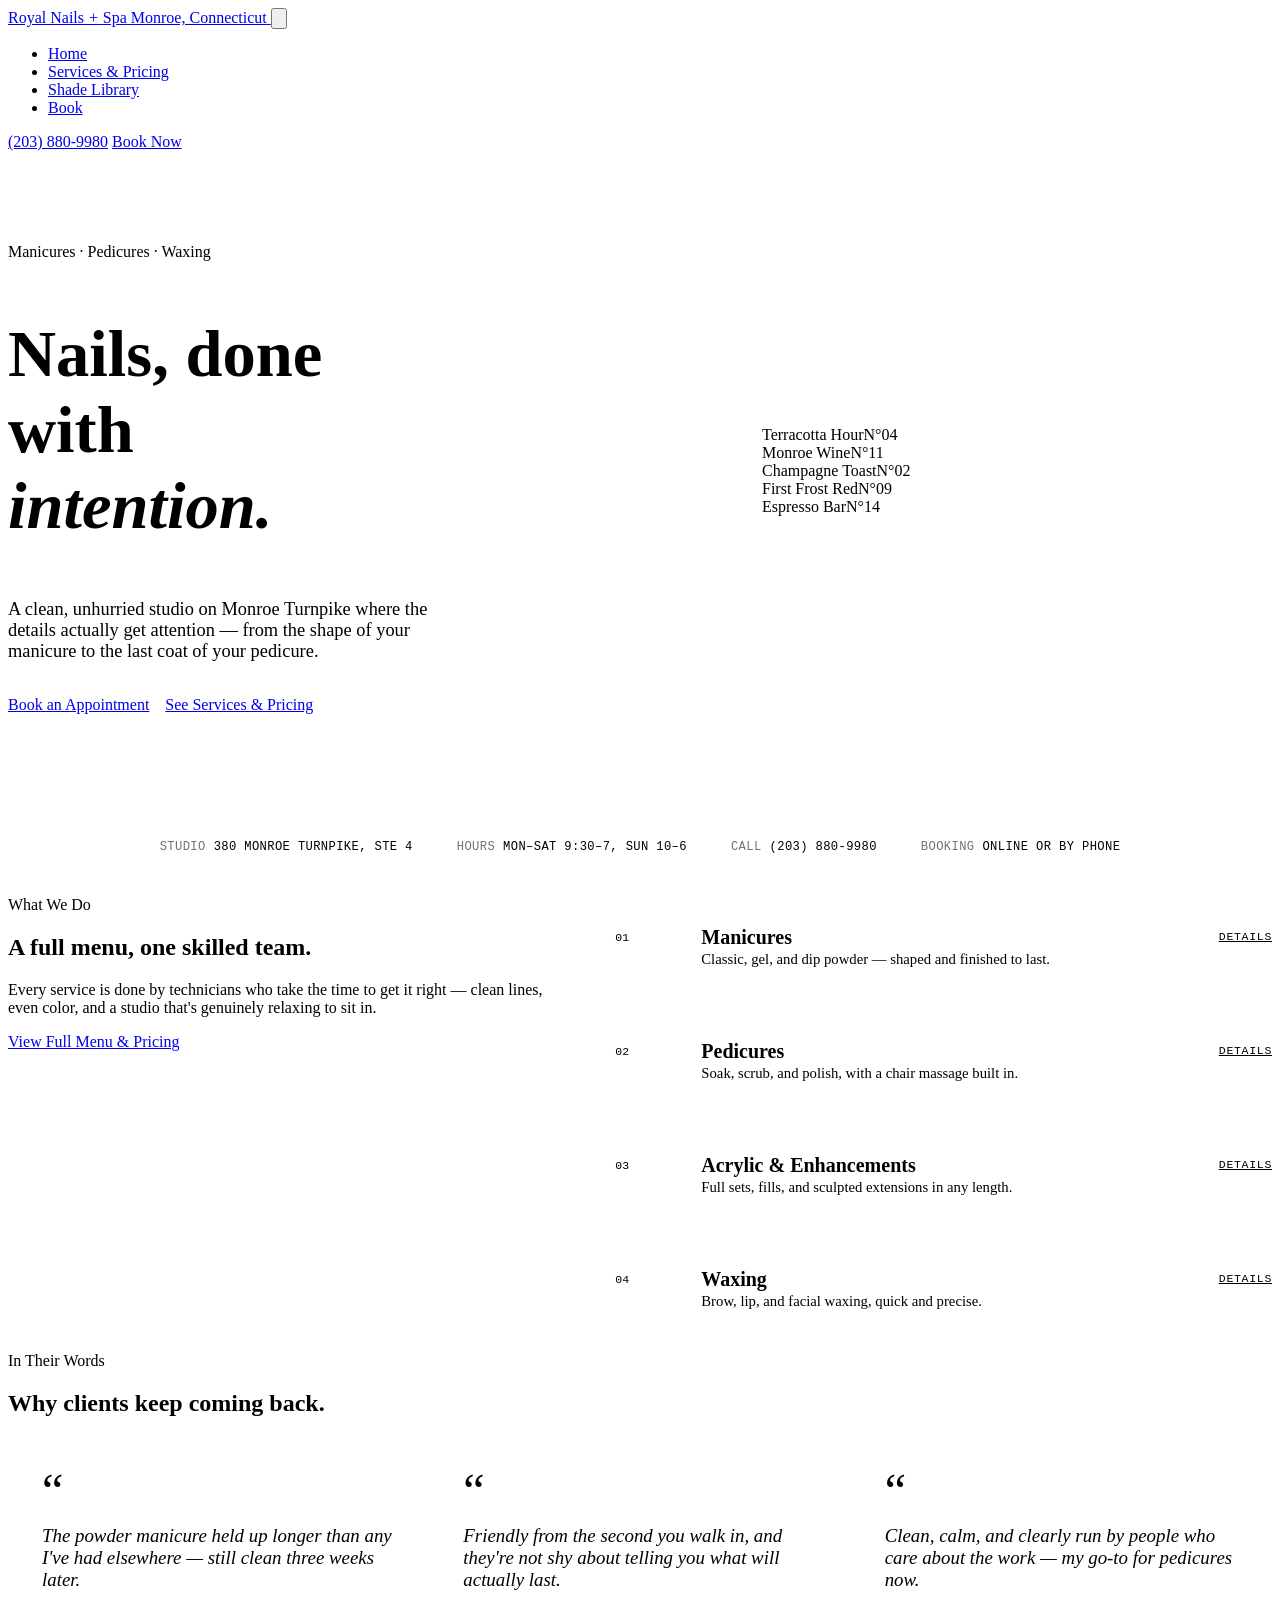
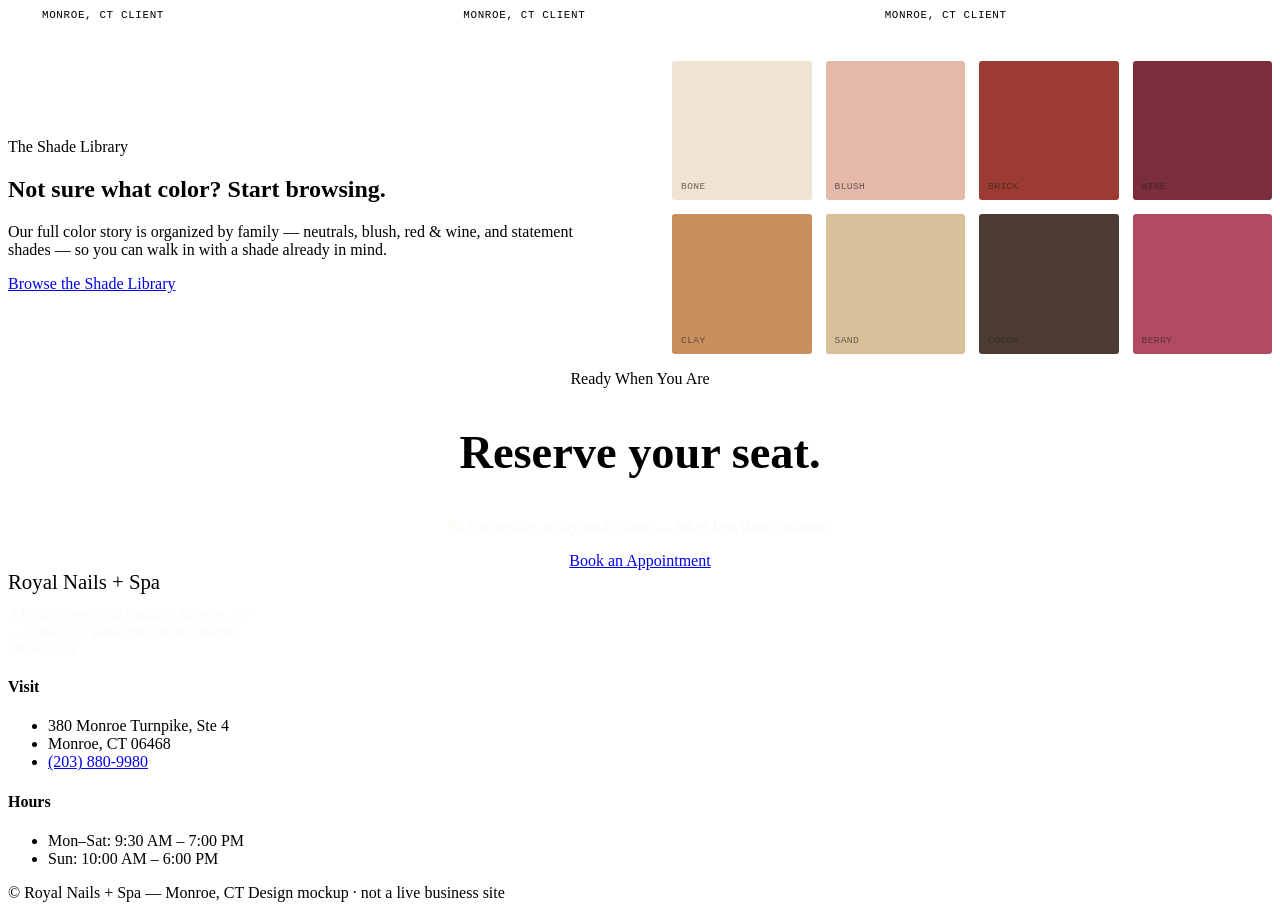
==== index.html @ 802dfbab "Added Site Original upload of site files from Claude" ====
<!DOCTYPE html>
<html lang="en">
<head>
<meta charset="UTF-8">
<meta name="viewport" content="width=device-width, initial-scale=1.0">
<title>Royal Nails + Spa | Monroe, CT — Manicures, Pedicures & Waxing</title>
<meta name="description" content="Royal Nails + Spa in Monroe, CT. Manicures, pedicures, dip powder, acrylics and waxing in a clean, welcoming studio. Book online or call (203) 880-9980.">
<link rel="stylesheet" href="assets/styles.css">
<style>
  /* ---------- HOME-ONLY STYLES ---------- */
  .hero{padding:76px 0 100px;position:relative;overflow:hidden;}
  .hero-grid{display:grid;grid-template-columns:1.15fr .85fr;gap:64px;align-items:center;}
  .hero h1{font-size:clamp(2.7rem,5.2vw,4.3rem);max-width:11.5ch;}
  .hero h1 em{font-style:italic;color:var(--wine);}
  .hero-sub{font-size:1.15rem;max-width:46ch;margin-bottom:34px;}
  .hero-ctas{display:flex;gap:16px;flex-wrap:wrap;}
  @media(max-width:900px){.hero-grid{grid-template-columns:1fr;}.hero{padding-bottom:64px;}}

  /* facts strip */
  .facts{background:var(--espresso);color:var(--ivory);padding:26px 0;}
  .facts-row{display:flex;flex-wrap:wrap;gap:22px 44px;justify-content:center;font-family:'IBM Plex Mono',monospace;font-size:.76rem;letter-spacing:.03em;text-transform:uppercase;}
  .facts-row span{opacity:.55;margin-right:8px;}

  /* about + highlights */
  .about-grid{display:grid;grid-template-columns:.9fr 1.1fr;gap:70px;align-items:start;}
  .about-grid .section-head{margin-bottom:0;}
  .highlight-list{display:flex;flex-direction:column;}
  .highlight{
    display:grid;grid-template-columns:64px 1fr auto;gap:22px;align-items:center;
    padding:26px 0;border-top:1px solid var(--line);
  }
  .highlight:last-child{border-bottom:1px solid var(--line);}
  .highlight-num{font-family:'IBM Plex Mono',monospace;font-size:.72rem;color:var(--gold);}
  .highlight h3{font-size:1.25rem;margin-bottom:2px;}
  .highlight p{margin:0;font-size:.92rem;}
  .highlight a{font-family:'IBM Plex Mono',monospace;font-size:.72rem;text-transform:uppercase;letter-spacing:.06em;color:var(--wine);white-space:nowrap;border-bottom:1px solid var(--wine);padding-bottom:2px;}
  @media(max-width:860px){.about-grid{grid-template-columns:1fr;gap:44px;}.highlight{grid-template-columns:44px 1fr;}.highlight a{grid-column:2;}}

  /* testimonials */
  .testimonials{background:var(--paper);border-top:1px solid var(--line);border-bottom:1px solid var(--line);}
  .quote-grid{display:grid;grid-template-columns:repeat(3,1fr);gap:0;border-top:1px solid var(--line);border-left:1px solid var(--line);}
  .quote-card{padding:40px 34px;border-right:1px solid var(--line);border-bottom:1px solid var(--line);}
  .quote-mark{font-family:'Cormorant',serif;font-size:3rem;color:var(--blush);line-height:.6;margin-bottom:14px;display:block;}
  .quote-card p{font-family:'Cormorant',serif;font-style:italic;font-size:1.18rem;color:var(--espresso);margin-bottom:18px;}
  .quote-attr{font-family:'IBM Plex Mono',monospace;font-size:.68rem;text-transform:uppercase;letter-spacing:.06em;color:var(--espresso-soft);}
  @media(max-width:900px){.quote-grid{grid-template-columns:1fr;}}

  /* shade teaser */
  .shade-teaser-grid{display:grid;grid-template-columns:1fr 1fr;gap:64px;align-items:center;}
  .mini-swatches{display:grid;grid-template-columns:repeat(4,1fr);gap:14px;}
  .mini-swatch{aspect-ratio:1;border-radius:3px;box-shadow:inset 0 0 0 1px rgba(43,33,29,.12), var(--shadow-sm);position:relative;overflow:hidden;}
  .mini-swatch span{position:absolute;bottom:8px;left:9px;right:9px;font-family:'IBM Plex Mono',monospace;font-size:.6rem;text-transform:uppercase;letter-spacing:.04em;color:rgba(43,33,29,.65);}
  @media(max-width:860px){.shade-teaser-grid{grid-template-columns:1fr;gap:36px;}}

  /* cta banner */
  .cta-banner{background:linear-gradient(155deg, var(--wine), var(--wine-dark));color:var(--ivory);text-align:center;}
  .cta-banner h2{color:var(--ivory);font-size:clamp(2.1rem,4vw,2.9rem);}
  .cta-banner p{color:rgba(250,245,239,.8);max-width:52ch;margin-left:auto;margin-right:auto;}
</style>
</head>
<body>

<header>
  <div class="nav">
    <a href="index.html" class="logo">
      <span class="word">Royal Nails <em style="font-style:italic;color:var(--wine);">+</em> Spa</span>
      <span class="sub">Monroe, Connecticut</span>
    </a>
    <button class="nav-toggle" id="navToggle" aria-label="Toggle menu">
      <svg viewBox="0 0 24 24" fill="none" stroke="currentColor" stroke-width="2" stroke-linecap="round"><line x1="3" y1="6" x2="21" y2="6"/><line x1="3" y1="12" x2="21" y2="12"/><line x1="3" y1="18" x2="21" y2="18"/></svg>
    </button>
    <ul class="nav-links" id="navLinks">
      <li><a href="index.html" class="active">Home</a></li>
      <li><a href="services.html">Services &amp; Pricing</a></li>
      <li><a href="gallery.html">Shade Library</a></li>
      <li><a href="book.html">Book</a></li>
    </ul>
    <div class="nav-right">
      <a class="nav-phone" href="tel:2038809980">(203) 880-9980</a>
      <a href="book.html" class="btn btn-primary">Book Now</a>
    </div>
  </div>
</header>

<main>

  <!-- HERO -->
  <section class="hero">
    <div class="wrap hero-grid">
      <div>
        <p class="eyebrow">Manicures &middot; Pedicures &middot; Waxing</p>
        <h1>Nails, done with <em>intention.</em></h1>
        <p class="hero-sub">A clean, unhurried studio on Monroe Turnpike where the details actually get attention — from the shape of your manicure to the last coat of your pedicure.</p>
        <div class="hero-ctas">
          <a href="book.html" class="btn btn-primary">Book an Appointment</a>
          <a href="services.html" class="btn btn-ghost">See Services &amp; Pricing</a>
        </div>
      </div>
      <div class="reveal">
        <div class="shade-strip">
          <div class="swatch"><span class="swatch-chip" style="background:#D8AFA0"></span><span class="swatch-name">Terracotta Hour</span><span class="swatch-code mono">N&deg;04</span></div>
          <div class="swatch"><span class="swatch-chip" style="background:#7A2E3B"></span><span class="swatch-name">Monroe Wine</span><span class="swatch-code mono">N&deg;11</span></div>
          <div class="swatch"><span class="swatch-chip" style="background:#EAD9B8"></span><span class="swatch-name">Champagne Toast</span><span class="swatch-code mono">N&deg;02</span></div>
          <div class="swatch"><span class="swatch-chip" style="background:#B8482F"></span><span class="swatch-name">First Frost Red</span><span class="swatch-code mono">N&deg;09</span></div>
          <div class="swatch"><span class="swatch-chip" style="background:#3C3532"></span><span class="swatch-name">Espresso Bar</span><span class="swatch-code mono">N&deg;14</span></div>
        </div>
      </div>
    </div>
  </section>

  <!-- FACTS STRIP -->
  <div class="facts">
    <div class="wrap facts-row">
      <div><span>Studio</span>380 Monroe Turnpike, Ste 4</div>
      <div><span>Hours</span>Mon&ndash;Sat 9:30&ndash;7, Sun 10&ndash;6</div>
      <div><span>Call</span>(203) 880-9980</div>
      <div><span>Booking</span>Online or by phone</div>
    </div>
  </div>

  <!-- ABOUT + HIGHLIGHTS -->
  <section id="services">
    <div class="wrap about-grid">
      <div class="section-head reveal">
        <p class="eyebrow">What We Do</p>
        <h2>A full menu, one skilled team.</h2>
        <p>Every service is done by technicians who take the time to get it right — clean lines, even color, and a studio that's genuinely relaxing to sit in.</p>
        <a href="services.html" class="btn btn-ghost" style="margin-top:8px;">View Full Menu &amp; Pricing</a>
      </div>
      <div class="highlight-list reveal">
        <div class="highlight">
          <span class="highlight-num mono">01</span>
          <div><h3>Manicures</h3><p>Classic, gel, and dip powder — shaped and finished to last.</p></div>
          <a href="services.html">Details</a>
        </div>
        <div class="highlight">
          <span class="highlight-num mono">02</span>
          <div><h3>Pedicures</h3><p>Soak, scrub, and polish, with a chair massage built in.</p></div>
          <a href="services.html">Details</a>
        </div>
        <div class="highlight">
          <span class="highlight-num mono">03</span>
          <div><h3>Acrylic &amp; Enhancements</h3><p>Full sets, fills, and sculpted extensions in any length.</p></div>
          <a href="services.html">Details</a>
        </div>
        <div class="highlight">
          <span class="highlight-num mono">04</span>
          <div><h3>Waxing</h3><p>Brow, lip, and facial waxing, quick and precise.</p></div>
          <a href="services.html">Details</a>
        </div>
      </div>
    </div>
  </section>

  <!-- TESTIMONIALS -->
  <section class="testimonials" style="padding-top:0;">
    <div class="wrap">
      <div class="section-head center reveal">
        <p class="eyebrow">In Their Words</p>
        <h2>Why clients keep coming back.</h2>
      </div>
    </div>
    <div class="wrap" style="padding:0;">
      <div class="quote-grid reveal">
        <div class="quote-card">
          <span class="quote-mark">&ldquo;</span>
          <p>The powder manicure held up longer than any I've had elsewhere — still clean three weeks later.</p>
          <div class="quote-attr">Monroe, CT Client</div>
        </div>
        <div class="quote-card">
          <span class="quote-mark">&ldquo;</span>
          <p>Friendly from the second you walk in, and they're not shy about telling you what will actually last.</p>
          <div class="quote-attr">Monroe, CT Client</div>
        </div>
        <div class="quote-card">
          <span class="quote-mark">&ldquo;</span>
          <p>Clean, calm, and clearly run by people who care about the work — my go-to for pedicures now.</p>
          <div class="quote-attr">Monroe, CT Client</div>
        </div>
      </div>
    </div>
  </section>

  <!-- SHADE TEASER -->
  <section>
    <div class="wrap shade-teaser-grid">
      <div class="reveal">
        <p class="eyebrow">The Shade Library</p>
        <h2>Not sure what color? Start browsing.</h2>
        <p>Our full color story is organized by family — neutrals, blush, red &amp; wine, and statement shades — so you can walk in with a shade already in mind.</p>
        <a href="gallery.html" class="btn btn-ghost">Browse the Shade Library</a>
      </div>
      <div class="mini-swatches reveal">
        <div class="mini-swatch" style="background:#EFE3D3;"><span>Bone</span></div>
        <div class="mini-swatch" style="background:#E3B9AA;"><span>Blush</span></div>
        <div class="mini-swatch" style="background:#9C3B32;"><span>Brick</span></div>
        <div class="mini-swatch" style="background:#7A2E3B;"><span>Wine</span></div>
        <div class="mini-swatch" style="background:#C98F5E;"><span>Clay</span></div>
        <div class="mini-swatch" style="background:#D7C09A;"><span>Sand</span></div>
        <div class="mini-swatch" style="background:#4B3B33;"><span>Cocoa</span></div>
        <div class="mini-swatch" style="background:#B24A63;"><span>Berry</span></div>
      </div>
    </div>
  </section>

  <!-- CTA BANNER -->
  <section class="cta-banner">
    <div class="wrap">
      <p class="eyebrow" style="color:var(--gold-soft);">Ready When You Are</p>
      <h2>Reserve your seat.</h2>
      <p>Pick a service, a day, and a time — takes less than a minute.</p>
      <a href="book.html" class="btn btn-light">Book an Appointment</a>
    </div>
  </section>

</main>

<footer>
  <div class="wrap">
    <div class="footer-grid">
      <div>
        <span class="word" style="font-family:'Cormorant',serif;font-size:1.3rem;">Royal Nails + Spa</span>
        <p style="color:rgba(250,245,239,.6);margin-top:12px;max-width:34ch;font-size:.9rem;">A locally-loved nail studio in Monroe, CT — manicures, pedicures, enhancements, and waxing.</p>
      </div>
      <div>
        <h4>Visit</h4>
        <ul>
          <li>380 Monroe Turnpike, Ste 4</li>
          <li>Monroe, CT 06468</li>
          <li><a href="tel:2038809980">(203) 880-9980</a></li>
        </ul>
      </div>
      <div>
        <h4>Hours</h4>
        <ul>
          <li>Mon&ndash;Sat: 9:30 AM &ndash; 7:00 PM</li>
          <li>Sun: 10:00 AM &ndash; 6:00 PM</li>
        </ul>
      </div>
    </div>
    <div class="footer-base">
      <span>&copy; <span id="year"></span> Royal Nails + Spa &mdash; Monroe, CT</span>
      <span>Design mockup &middot; not a live business site</span>
    </div>
  </div>
</footer>

<script src="assets/script.js"></script>
</body>
</html>
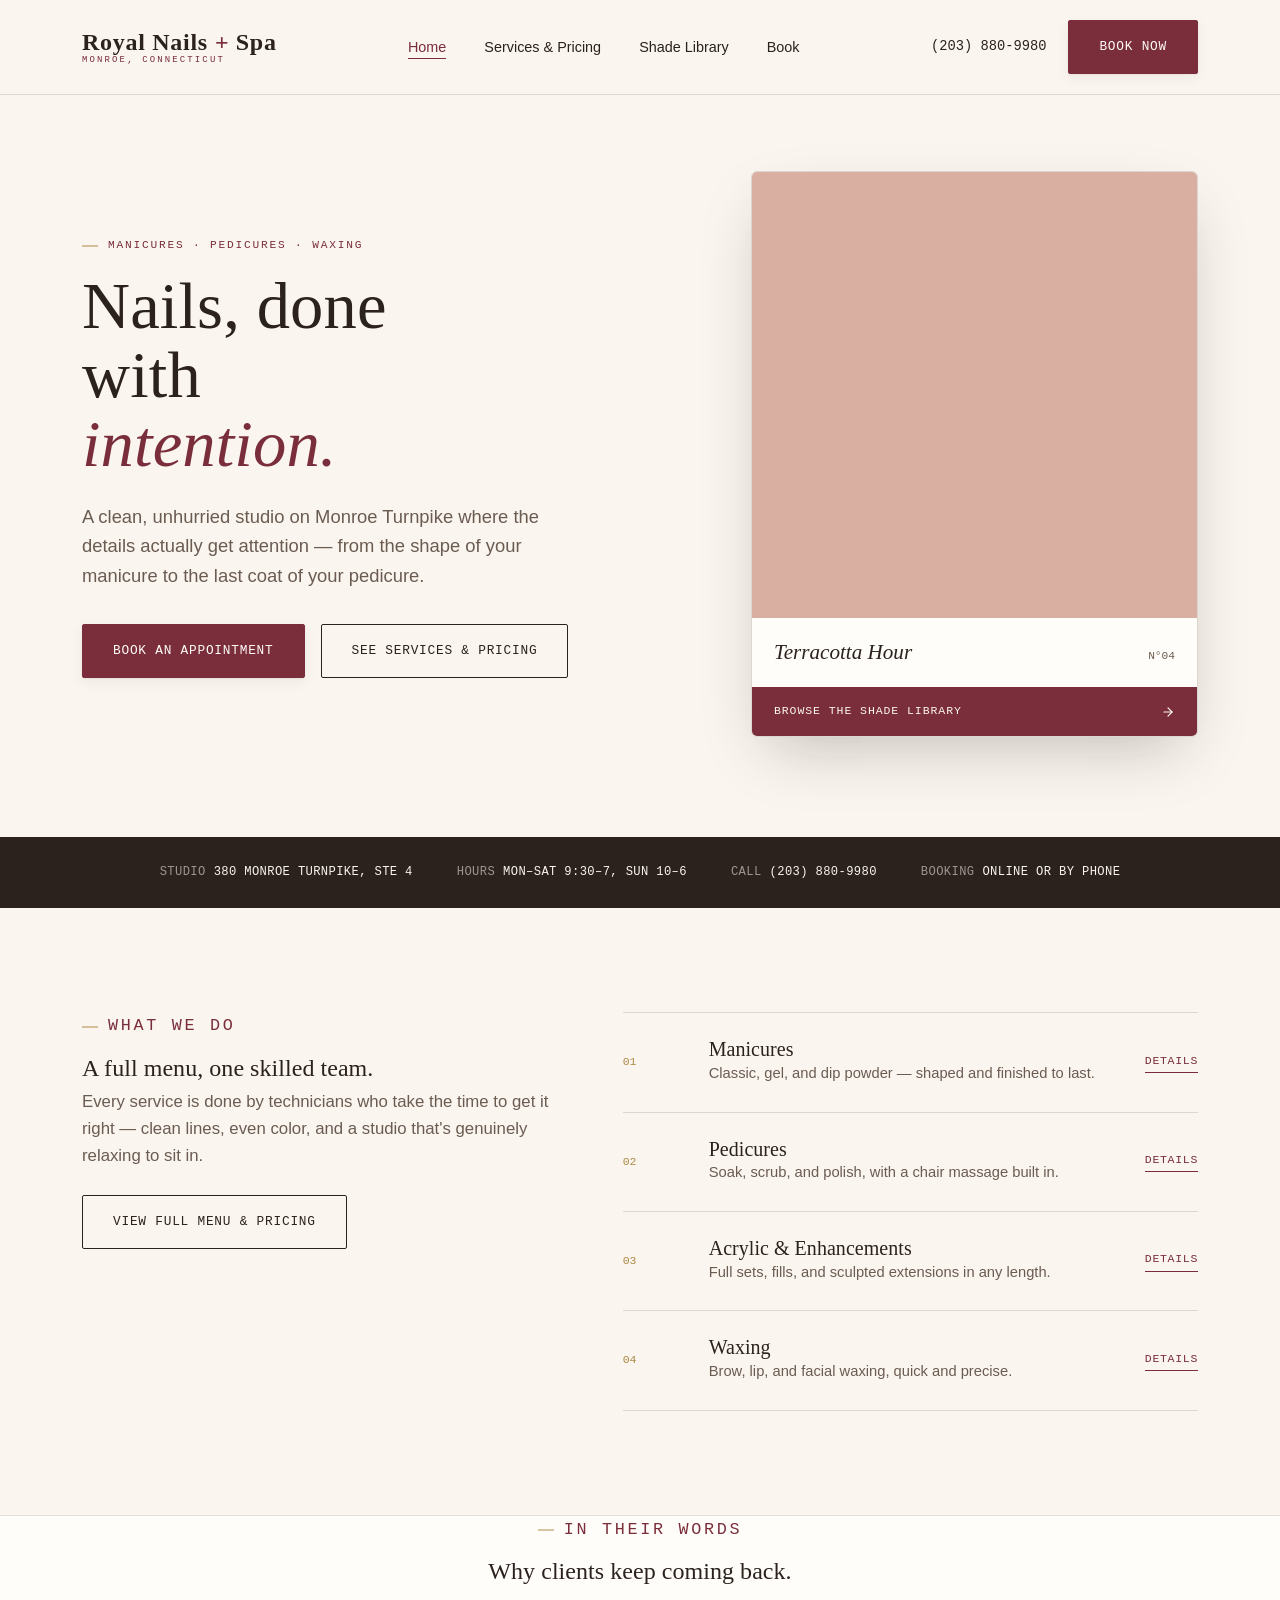
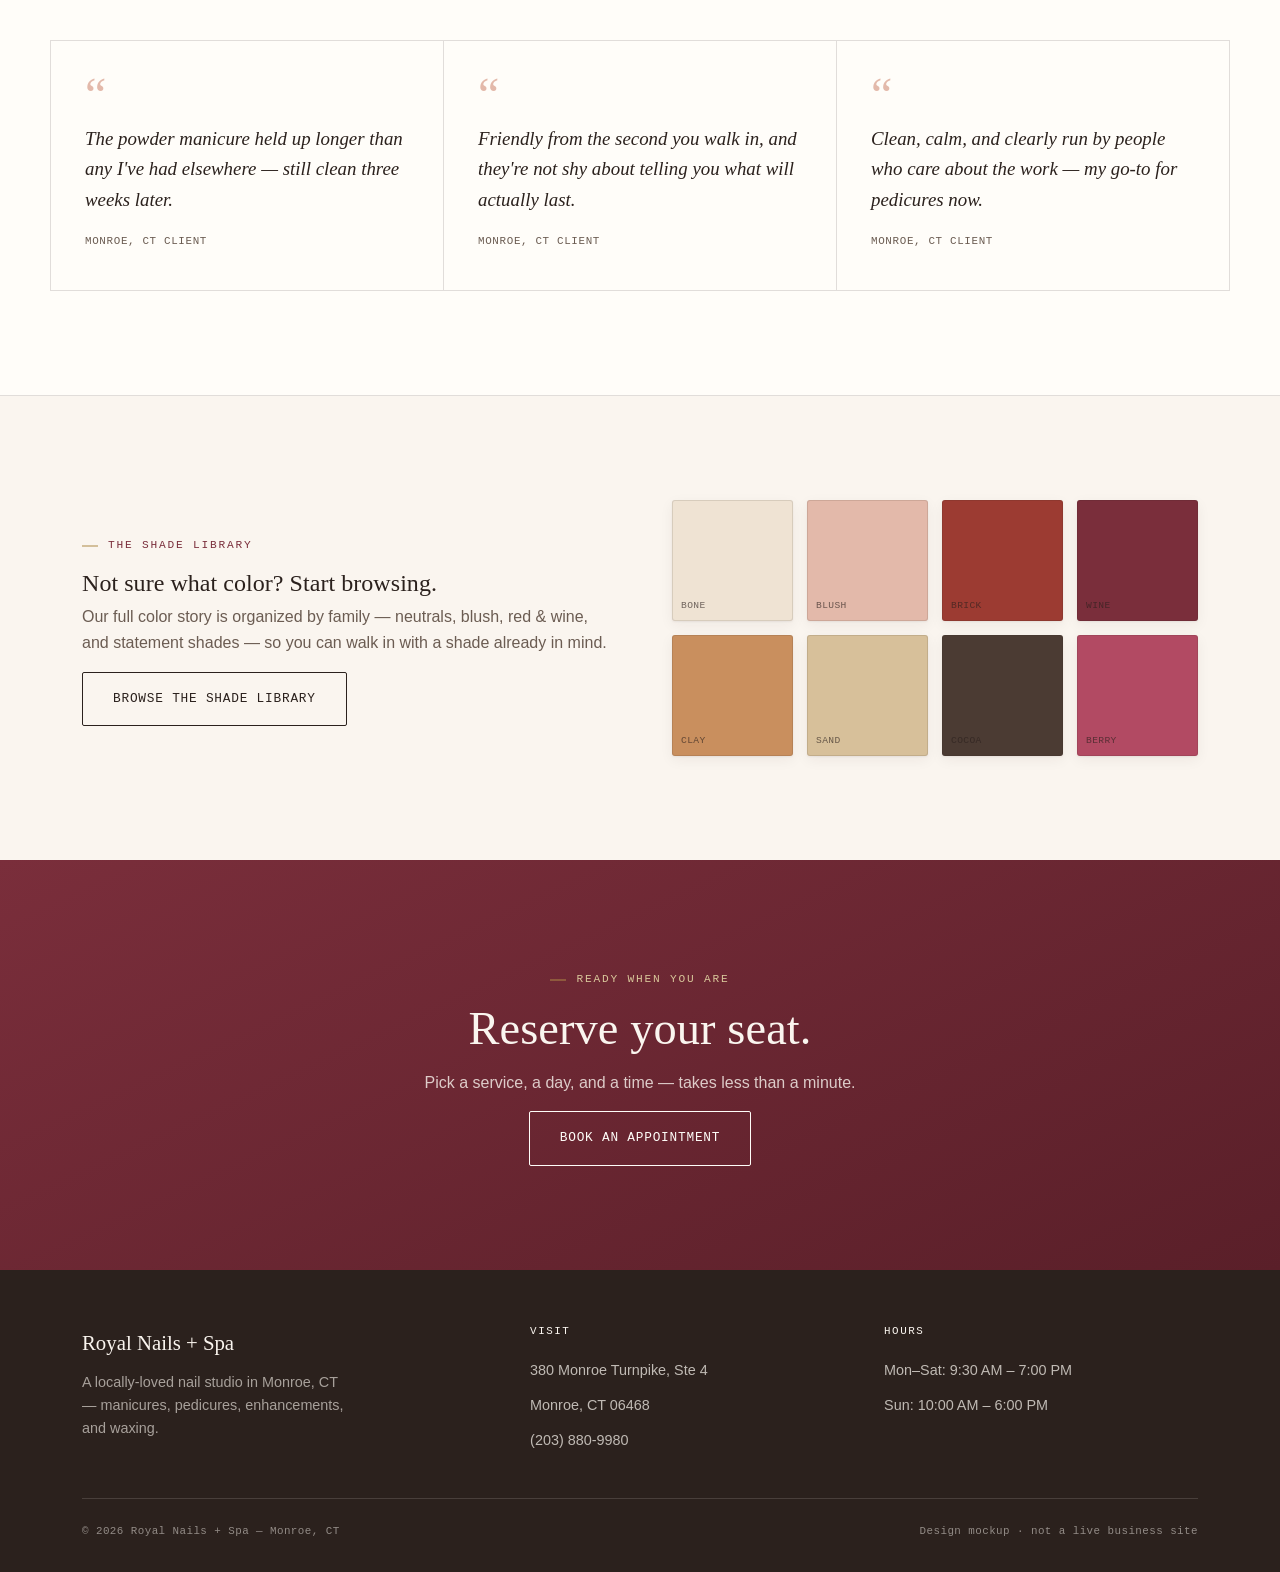
==== commit bdd95171: "Add files via upload" ====
--- a/index.html
+++ b/index.html
@@ -15,6 +15,26 @@
   .hero-sub{font-size:1.15rem;max-width:46ch;margin-bottom:34px;}
   .hero-ctas{display:flex;gap:16px;flex-wrap:wrap;}
   @media(max-width:900px){.hero-grid{grid-template-columns:1fr;}.hero{padding-bottom:64px;}}
+
+  /* hero shade card — rotating featured swatch, links to Shade Library */
+  .hero-shade-card{
+    display:block;border-radius:6px;overflow:hidden;border:1px solid var(--line);
+    box-shadow:var(--shadow-lg);text-decoration:none;color:var(--espresso);
+    transition:transform .25s ease, box-shadow .25s ease;
+  }
+  .hero-shade-card:hover,.hero-shade-card:focus-visible{transform:translateY(-6px);box-shadow:0 30px 70px -20px rgba(43,33,29,.35);}
+  .hero-shade-color{aspect-ratio:1/1;background:#D8AFA0;transition:background-color 1s ease;}
+  .hero-shade-info{display:flex;justify-content:space-between;align-items:baseline;padding:18px 22px;background:var(--paper);}
+  .hero-shade-name{font-family:'Cormorant',serif;font-style:italic;font-size:1.32rem;transition:opacity .35s ease;}
+  .hero-shade-code{font-size:.7rem;color:var(--espresso-soft);transition:opacity .35s ease;}
+  .hero-shade-cta{
+    background:var(--wine);color:var(--ivory);font-family:'IBM Plex Mono',monospace;font-size:.72rem;
+    text-transform:uppercase;letter-spacing:.08em;padding:15px 22px;
+    display:flex;justify-content:space-between;align-items:center;
+  }
+  .hero-shade-cta svg{width:14px;height:14px;transition:transform .2s ease;}
+  .hero-shade-card:hover .hero-shade-cta svg,.hero-shade-card:focus-visible .hero-shade-cta svg{transform:translateX(4px);}
+  @media(max-width:900px){.hero-shade-card{max-width:360px;}}
 
   /* facts strip */
   .facts{background:var(--espresso);color:var(--ivory);padding:26px 0;}
@@ -97,13 +117,17 @@
         </div>
       </div>
       <div class="reveal">
-        <div class="shade-strip">
-          <div class="swatch"><span class="swatch-chip" style="background:#D8AFA0"></span><span class="swatch-name">Terracotta Hour</span><span class="swatch-code mono">N&deg;04</span></div>
-          <div class="swatch"><span class="swatch-chip" style="background:#7A2E3B"></span><span class="swatch-name">Monroe Wine</span><span class="swatch-code mono">N&deg;11</span></div>
-          <div class="swatch"><span class="swatch-chip" style="background:#EAD9B8"></span><span class="swatch-name">Champagne Toast</span><span class="swatch-code mono">N&deg;02</span></div>
-          <div class="swatch"><span class="swatch-chip" style="background:#B8482F"></span><span class="swatch-name">First Frost Red</span><span class="swatch-code mono">N&deg;09</span></div>
-          <div class="swatch"><span class="swatch-chip" style="background:#3C3532"></span><span class="swatch-name">Espresso Bar</span><span class="swatch-code mono">N&deg;14</span></div>
-        </div>
+        <a href="gallery.html" class="hero-shade-card" id="heroShadeCard" aria-label="Browse the full Shade Library">
+          <div class="hero-shade-color" id="heroShadeColor"></div>
+          <div class="hero-shade-info">
+            <span class="hero-shade-name" id="heroShadeName">Terracotta Hour</span>
+            <span class="hero-shade-code mono" id="heroShadeCode">N&deg;04</span>
+          </div>
+          <div class="hero-shade-cta">
+            <span>Browse the Shade Library</span>
+            <svg viewBox="0 0 24 24" fill="none" stroke="currentColor" stroke-width="2" stroke-linecap="round" stroke-linejoin="round"><line x1="5" y1="12" x2="19" y2="12"/><polyline points="12 5 19 12 12 19"/></svg>
+          </div>
+        </a>
       </div>
     </div>
   </section>
--- a/assets/styles.css
+++ b/assets/styles.css
@@ -0,0 +1,168 @@
+/* ==========================================================================
+   ROYAL NAILS + SPA — Design System
+   Editorial modern-luxe: ivory paper, espresso ink, wine accent, brass gold hairlines.
+   Signature device: the Shade Strip — a curated row of polish swatches used
+   as hero art, section dividers, and (expanded) the Shade Library page.
+   ========================================================================== */
+
+@import url('https://fonts.googleapis.com/css2?family=Cormorant:ital,wght@0,400;0,500;0,600;1,500&family=Manrope:wght@400;500;600;700;800&family=IBM+Plex+Mono:wght@400;500&display=swap');
+
+:root{
+  --ivory:#FAF5EF;
+  --paper:#FFFDF9;
+  --espresso:#2B211D;
+  --espresso-soft:#6B5C52;
+  --blush:#E3B9AA;
+  --blush-pale:#F4E3DA;
+  --wine:#7A2E3B;
+  --wine-dark:#5A1F29;
+  --gold:#AD8A46;
+  --gold-soft:#D9C79B;
+  --line: rgba(43,33,29,.14);
+  --shadow-sm: 0 1px 2px rgba(43,33,29,.06), 0 4px 14px rgba(43,33,29,.06);
+  --shadow-md: 0 10px 30px rgba(43,33,29,.10);
+  --shadow-lg: 0 24px 60px -18px rgba(43,33,29,.28);
+}
+
+*{box-sizing:border-box;}
+html{scroll-behavior:smooth;}
+body{
+  margin:0;
+  background:var(--ivory);
+  color:var(--espresso);
+  font-family:'Manrope',sans-serif;
+  line-height:1.6;
+  -webkit-font-smoothing:antialiased;
+}
+h1,h2,h3,h4{
+  font-family:'Cormorant',serif;
+  font-weight:500;
+  color:var(--espresso);
+  margin:0 0 .35em;
+  line-height:1.04;
+  letter-spacing:.002em;
+}
+p{margin:0 0 1em;color:var(--espresso-soft);}
+a{color:inherit;text-decoration:none;}
+img{max-width:100%;display:block;}
+.wrap{max-width:1180px;margin:0 auto;padding:0 32px;}
+.mono{font-family:'IBM Plex Mono',monospace;}
+
+.eyebrow{
+  font-family:'IBM Plex Mono',monospace;
+  text-transform:uppercase;
+  letter-spacing:.16em;
+  font-size:.7rem;
+  color:var(--wine);
+  font-weight:500;
+  display:inline-block;
+  margin-bottom:16px;
+  position:relative;
+  padding-left:26px;
+}
+.eyebrow::before{
+  content:"";position:absolute;left:0;top:50%;transform:translateY(-50%);
+  width:16px;height:1px;background:var(--gold);
+}
+
+/* ---------- BUTTONS ---------- */
+.btn{
+  display:inline-flex;align-items:center;justify-content:center;gap:9px;
+  font-family:'IBM Plex Mono',monospace;font-weight:500;font-size:.8rem;
+  letter-spacing:.06em;text-transform:uppercase;
+  padding:16px 30px;border-radius:2px;border:1px solid var(--espresso);
+  cursor:pointer;transition:transform .18s ease, box-shadow .18s ease, background .18s ease, color .18s ease, border-color .18s ease;
+}
+.btn-primary{background:var(--wine);border-color:var(--wine);color:var(--paper);box-shadow:var(--shadow-sm);}
+.btn-primary:hover{background:var(--wine-dark);border-color:var(--wine-dark);transform:translateY(-2px);box-shadow:var(--shadow-md);}
+.btn-ghost{background:transparent;color:var(--espresso);}
+.btn-ghost:hover{background:var(--espresso);color:var(--ivory);transform:translateY(-2px);}
+.btn-light{border-color:var(--paper);color:var(--paper);}
+.btn-light:hover{background:var(--paper);color:var(--espresso);}
+.btn:disabled{opacity:.4;cursor:not-allowed;transform:none !important;box-shadow:none !important;}
+.btn-block{width:100%;}
+
+/* ---------- HEADER ---------- */
+header{
+  position:sticky;top:0;z-index:60;
+  background:rgba(250,245,239,.92);
+  backdrop-filter:blur(10px);
+  border-bottom:1px solid var(--line);
+}
+.nav{display:flex;align-items:center;justify-content:space-between;padding:20px 32px;max-width:1180px;margin:0 auto;}
+.logo{display:flex;flex-direction:column;line-height:1;}
+.logo .word{font-family:'Cormorant',serif;font-weight:600;font-size:1.5rem;letter-spacing:.03em;}
+.logo .sub{font-family:'IBM Plex Mono',monospace;font-size:.56rem;letter-spacing:.24em;text-transform:uppercase;color:var(--wine);margin-top:2px;}
+.nav-links{display:flex;gap:38px;list-style:none;margin:0;padding:0;font-size:.9rem;font-weight:500;}
+.nav-links a{position:relative;padding-bottom:4px;}
+.nav-links a::after{content:"";position:absolute;left:0;bottom:0;width:0;height:1px;background:var(--wine);transition:width .2s ease;}
+.nav-links a:hover::after,.nav-links a.active::after{width:100%;}
+.nav-links a.active{color:var(--wine);}
+.nav-right{display:flex;align-items:center;gap:22px;}
+.nav-phone{font-family:'IBM Plex Mono',monospace;font-weight:500;font-size:.86rem;}
+.nav-toggle{display:none;background:none;border:none;cursor:pointer;padding:6px;}
+.nav-toggle svg{width:24px;height:24px;stroke:var(--espresso);}
+
+@media(max-width:900px){
+  .nav-links{
+    position:fixed;top:73px;left:0;right:0;background:var(--ivory);
+    flex-direction:column;gap:0;border-bottom:1px solid var(--line);
+    max-height:0;overflow:hidden;transition:max-height .3s ease;
+  }
+  .nav-links.open{max-height:320px;}
+  .nav-links a{display:block;padding:16px 32px;border-top:1px solid var(--line);}
+  .nav-toggle{display:block;}
+  .nav-right .nav-phone{display:none;}
+}
+
+/* ---------- SHADE STRIP (signature device) ---------- */
+.shade-strip{display:flex;flex-direction:column;gap:0;border:1px solid var(--line);background:var(--paper);box-shadow:var(--shadow-lg);}
+.shade-strip .swatch{
+  display:flex;align-items:center;justify-content:space-between;
+  padding:16px 22px;border-bottom:1px solid var(--line);gap:16px;
+}
+.shade-strip .swatch:last-child{border-bottom:none;}
+.swatch-chip{width:26px;height:26px;border-radius:50%;flex-shrink:0;box-shadow:inset 0 0 0 1px rgba(43,33,29,.12), inset 0 -3px 5px rgba(43,33,29,.14);}
+.swatch-name{font-family:'Cormorant',serif;font-size:1.05rem;font-style:italic;flex:1;}
+.swatch-code{font-family:'IBM Plex Mono',monospace;font-size:.66rem;color:var(--espresso-soft);letter-spacing:.04em;}
+
+/* small divider variant used between sections */
+.shade-divider{display:flex;justify-content:center;gap:10px;margin:0 0 48px;}
+.shade-divider span{width:9px;height:9px;border-radius:50%;box-shadow:inset 0 0 0 1px rgba(43,33,29,.14);}
+
+/* ---------- SECTION GENERIC ---------- */
+section{padding:104px 0;}
+.section-head{max-width:600px;margin-bottom:56px;}
+.section-head.center{margin-left:auto;margin-right:auto;text-align:center;}
+.section-head p{font-size:1.05rem;}
+
+/* ---------- PAGE HERO (interior pages) ---------- */
+.page-hero{padding:76px 0 64px;border-bottom:1px solid var(--line);background:
+  radial-gradient(ellipse at 85% 0%, rgba(227,185,170,.28), transparent 55%), var(--ivory);}
+.page-hero h1{font-size:clamp(2.4rem,4.4vw,3.4rem);}
+.page-hero .lede{font-size:1.1rem;max-width:56ch;}
+
+/* ---------- FOOTER ---------- */
+footer{background:var(--espresso);color:rgba(250,245,239,.72);padding:56px 0 34px;}
+.footer-grid{display:grid;grid-template-columns:1.3fr 1fr 1fr;gap:40px;margin-bottom:40px;}
+footer h4{color:var(--ivory);font-family:'IBM Plex Mono',monospace;font-size:.68rem;text-transform:uppercase;letter-spacing:.14em;font-weight:500;margin-bottom:16px;}
+footer .word{color:var(--ivory);}
+footer ul{list-style:none;margin:0;padding:0;}
+footer li{padding:6px 0;font-size:.9rem;}
+footer li a:hover{color:var(--blush);}
+.footer-base{border-top:1px solid rgba(250,245,239,.14);padding-top:24px;display:flex;justify-content:space-between;flex-wrap:wrap;gap:12px;font-family:'IBM Plex Mono',monospace;font-size:.68rem;letter-spacing:.04em;color:rgba(250,245,239,.5);}
+@media(max-width:760px){.footer-grid{grid-template-columns:1fr;}}
+
+/* reveal on scroll */
+.reveal{opacity:0;transform:translateY(16px);transition:opacity .6s ease, transform .6s ease;}
+.reveal.in{opacity:1;transform:translateY(0);}
+@media (prefers-reduced-motion: reduce){
+  html{scroll-behavior:auto;}
+  .reveal{opacity:1;transform:none;transition:none;}
+  *{transition:none !important;}
+}
+
+/* focus visibility */
+a:focus-visible,button:focus-visible,input:focus-visible,select:focus-visible,textarea:focus-visible{
+  outline:2px solid var(--wine);outline-offset:2px;
+}
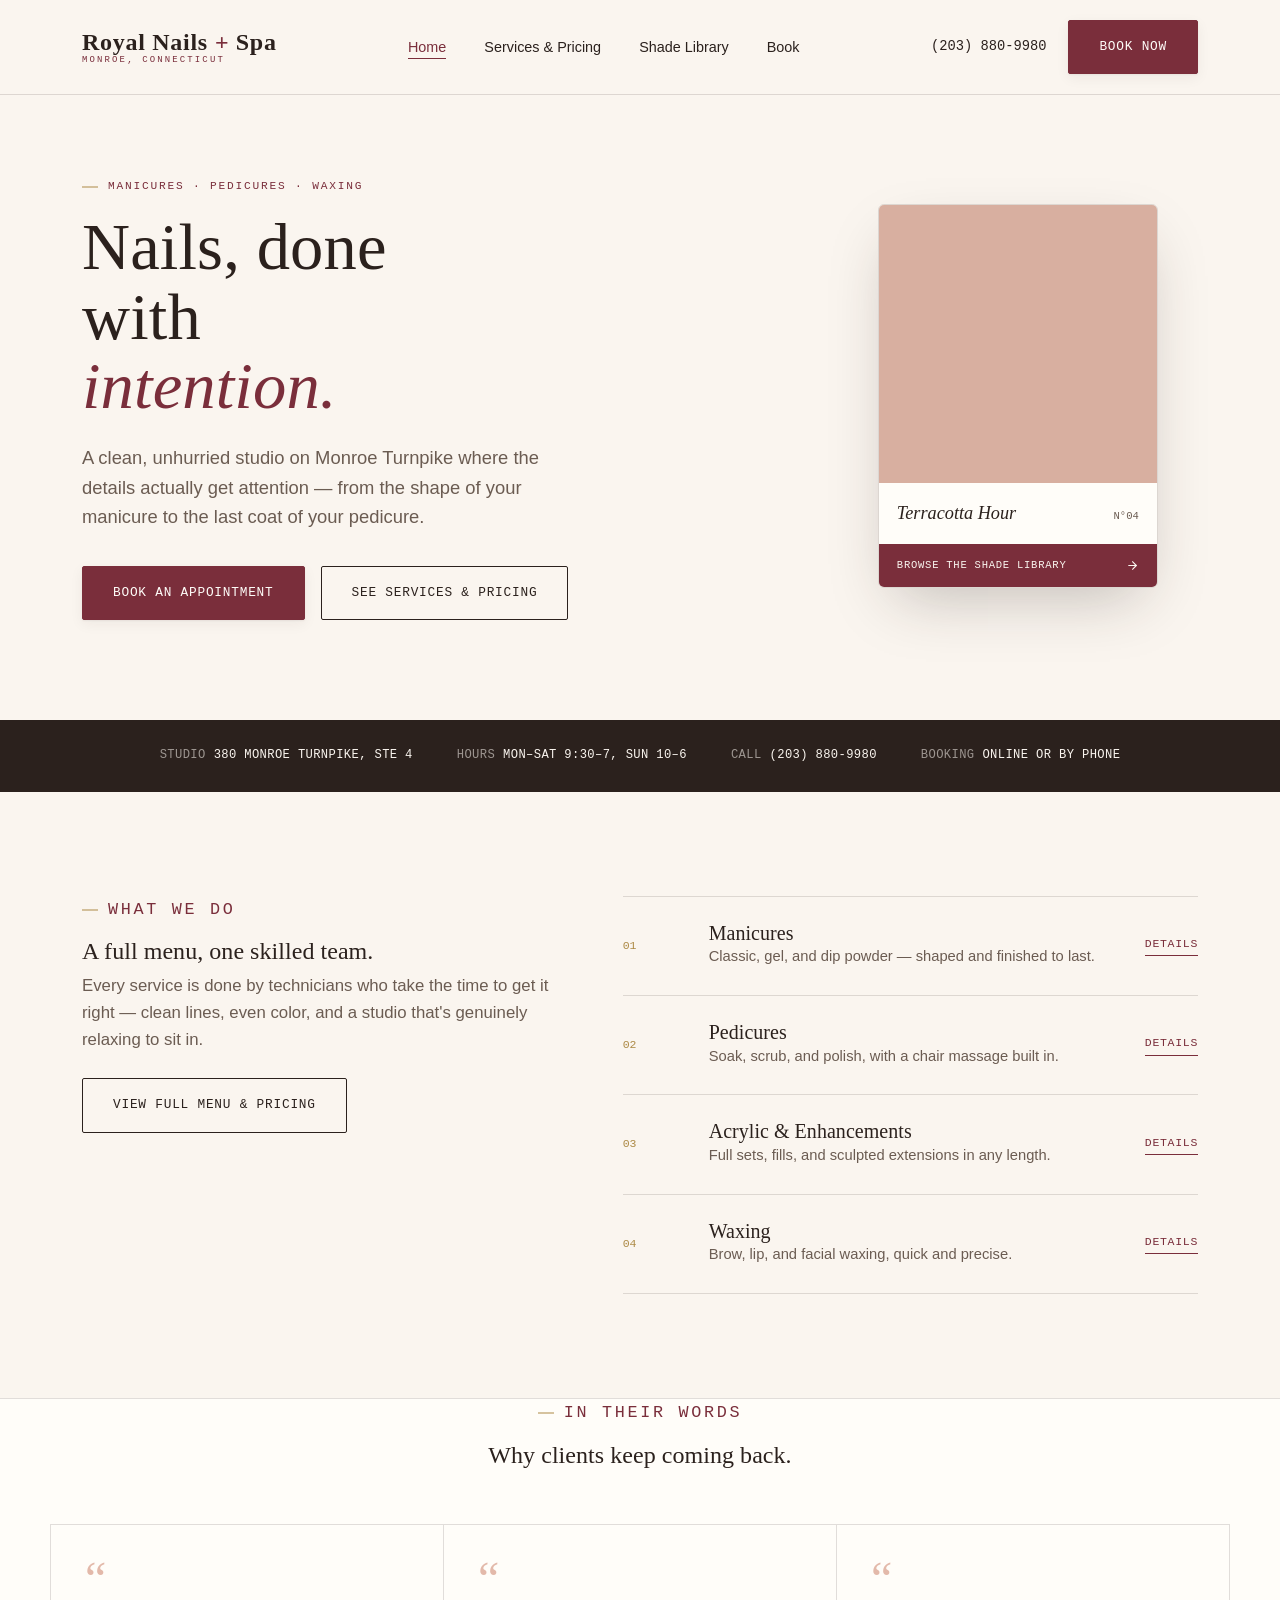
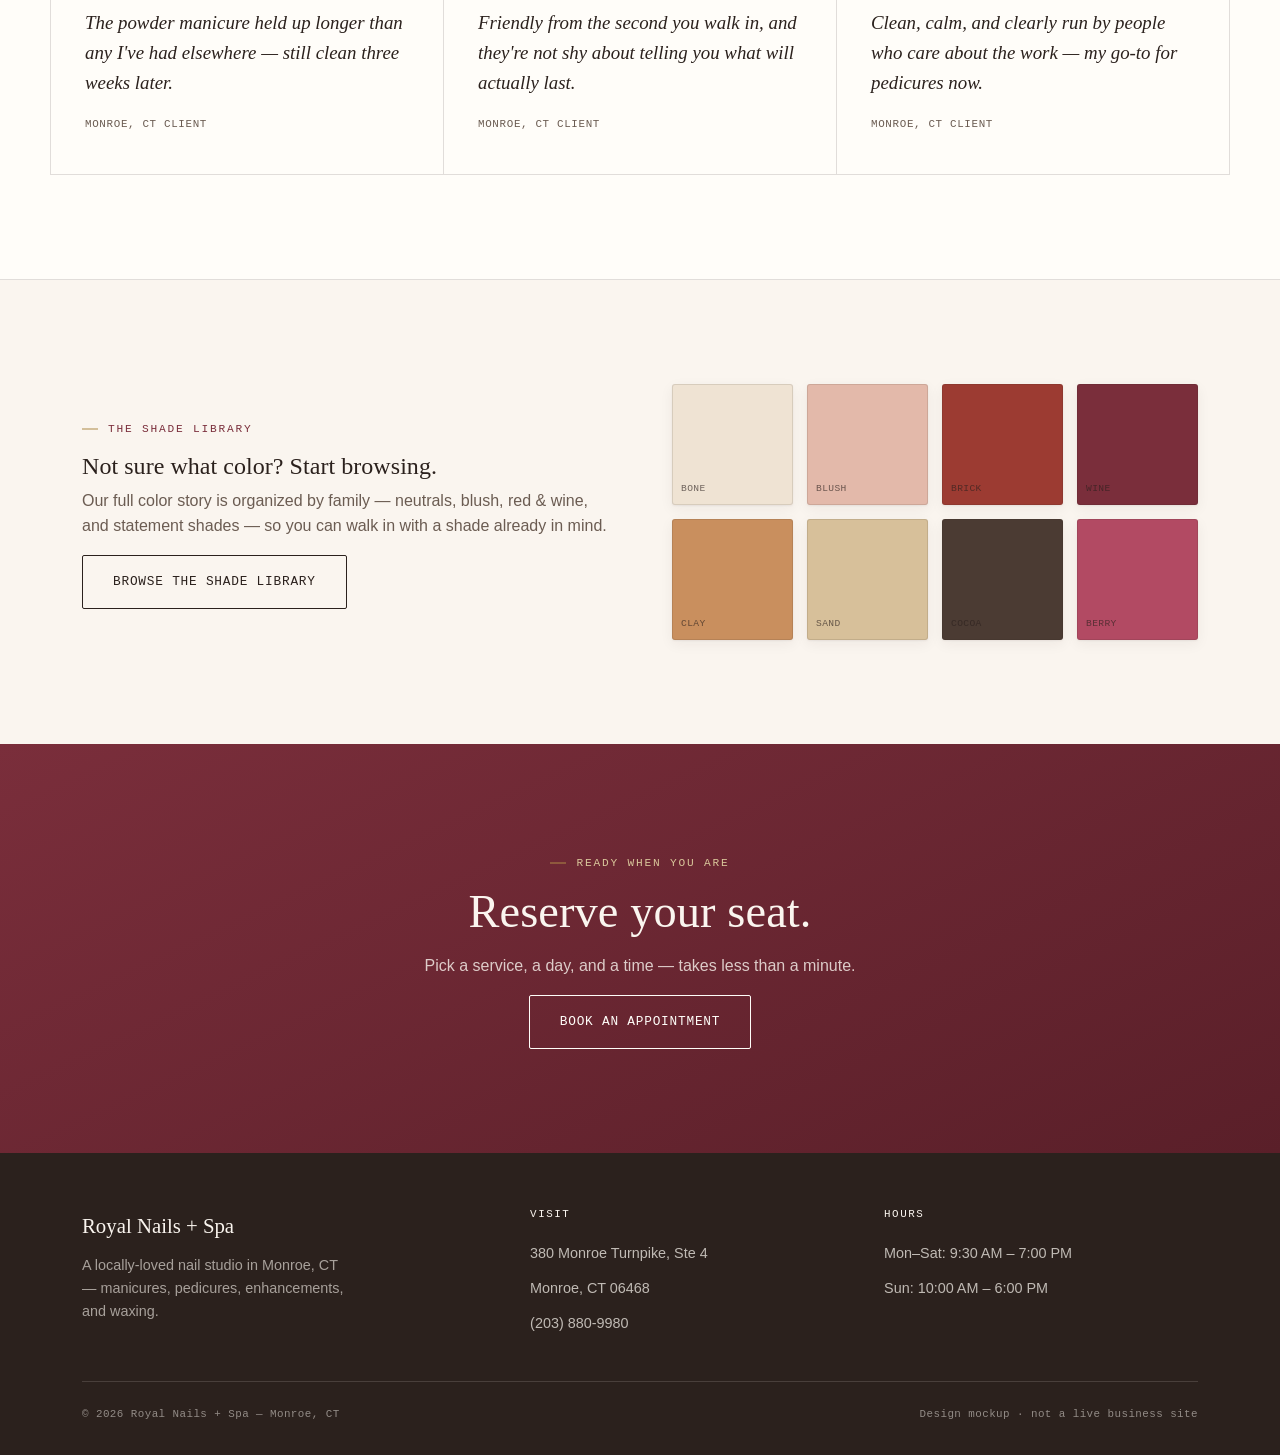
==== commit fd441aca: "Changed hero graphic" ====
--- a/index.html
+++ b/index.html
@@ -9,7 +9,7 @@
 <style>
   /* ---------- HOME-ONLY STYLES ---------- */
   .hero{padding:76px 0 100px;position:relative;overflow:hidden;}
-  .hero-grid{display:grid;grid-template-columns:1.15fr .85fr;gap:64px;align-items:center;}
+  .hero-grid{display:grid;grid-template-columns:1.6fr .7fr;gap:64px;align-items:center;}
   .hero h1{font-size:clamp(2.7rem,5.2vw,4.3rem);max-width:11.5ch;}
   .hero h1 em{font-style:italic;color:var(--wine);}
   .hero-sub{font-size:1.15rem;max-width:46ch;margin-bottom:34px;}
@@ -21,20 +21,21 @@
     display:block;border-radius:6px;overflow:hidden;border:1px solid var(--line);
     box-shadow:var(--shadow-lg);text-decoration:none;color:var(--espresso);
     transition:transform .25s ease, box-shadow .25s ease;
+    max-width:280px;justify-self:end;
   }
   .hero-shade-card:hover,.hero-shade-card:focus-visible{transform:translateY(-6px);box-shadow:0 30px 70px -20px rgba(43,33,29,.35);}
   .hero-shade-color{aspect-ratio:1/1;background:#D8AFA0;transition:background-color 1s ease;}
-  .hero-shade-info{display:flex;justify-content:space-between;align-items:baseline;padding:18px 22px;background:var(--paper);}
-  .hero-shade-name{font-family:'Cormorant',serif;font-style:italic;font-size:1.32rem;transition:opacity .35s ease;}
-  .hero-shade-code{font-size:.7rem;color:var(--espresso-soft);transition:opacity .35s ease;}
+  .hero-shade-info{display:flex;justify-content:space-between;align-items:baseline;padding:16px 18px;background:var(--paper);}
+  .hero-shade-name{font-family:'Cormorant',serif;font-style:italic;font-size:1.14rem;transition:opacity .35s ease;}
+  .hero-shade-code{font-size:.66rem;color:var(--espresso-soft);transition:opacity .35s ease;}
   .hero-shade-cta{
-    background:var(--wine);color:var(--ivory);font-family:'IBM Plex Mono',monospace;font-size:.72rem;
-    text-transform:uppercase;letter-spacing:.08em;padding:15px 22px;
+    background:var(--wine);color:var(--ivory);font-family:'IBM Plex Mono',monospace;font-size:.66rem;
+    text-transform:uppercase;letter-spacing:.07em;padding:13px 18px;
     display:flex;justify-content:space-between;align-items:center;
   }
-  .hero-shade-cta svg{width:14px;height:14px;transition:transform .2s ease;}
+  .hero-shade-cta svg{width:13px;height:13px;transition:transform .2s ease;}
   .hero-shade-card:hover .hero-shade-cta svg,.hero-shade-card:focus-visible .hero-shade-cta svg{transform:translateX(4px);}
-  @media(max-width:900px){.hero-shade-card{max-width:360px;}}
+  @media(max-width:900px){.hero-shade-card{max-width:240px;justify-self:center;}}
 
   /* facts strip */
   .facts{background:var(--espresso);color:var(--ivory);padding:26px 0;}
